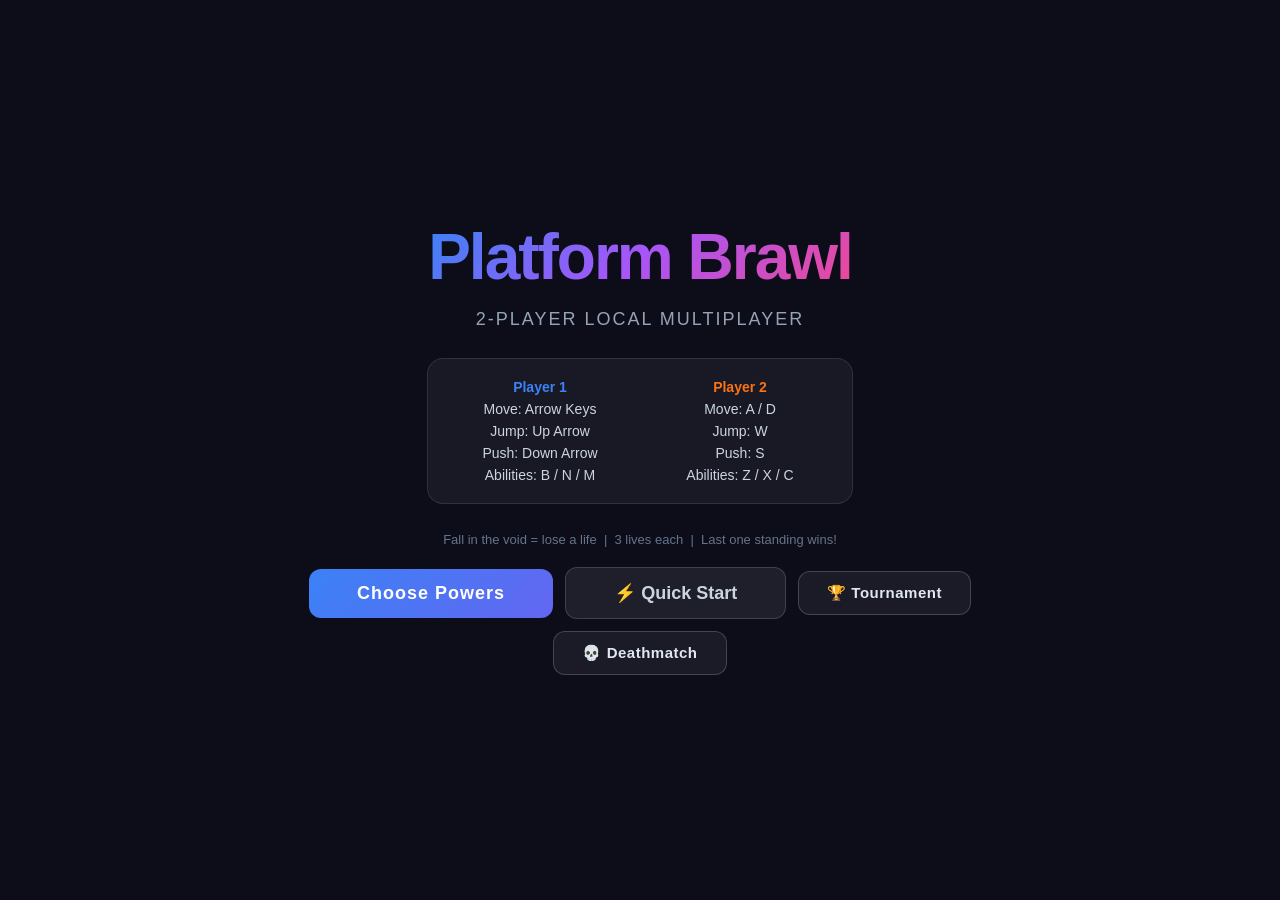
==== platformer/index.html @ 8f56b4d2 "Add weponare multiplayer game, bhoot and platformer projects; update main game files Co-Authored-By:" ====
<!DOCTYPE html>
<html lang="en">
<head>
  <meta charset="UTF-8" />
  <meta name="viewport" content="width=device-width, initial-scale=1.0" />
  <title>Platform Brawl</title>
  <link rel="stylesheet" href="styles.css" />
</head>
<body>

  <!-- TITLE SCREEN -->
  <div id="titleScreen" class="screen active">
    <div class="title-content">
      <h1 class="game-title">Platform Brawl</h1>
      <p class="subtitle">2-Player Local Multiplayer</p>
      <div class="controls-hint">
        <div class="hint-col">
          <span class="p1-label">Player 1</span>
          <span>Move: Arrow Keys</span>
          <span>Jump: Up Arrow</span>
          <span>Push: Down Arrow</span>
          <span>Abilities: B / N / M</span>
        </div>
        <div class="hint-col">
          <span class="p2-label">Player 2</span>
          <span>Move: A / D</span>
          <span>Jump: W</span>
          <span>Push: S</span>
          <span>Abilities: Z / X / C</span>
        </div>
      </div>
      <p class="tagline">Fall in the void = lose a life &nbsp;|&nbsp; 3 lives each &nbsp;|&nbsp; Last one standing wins!</p>
      <div class="title-buttons">
        <button id="startBtn" class="btn-primary">Choose Powers</button>
        <button id="quickStartBtn" class="btn-secondary">⚡ Quick Start</button>
        <button id="tournamentBtn" class="btn-mode">🏆 Tournament</button>
        <button id="deathMatchBtn" class="btn-mode">💀 Deathmatch</button>
      </div>
    </div>
  </div>

  <!-- POWER SELECT SCREEN -->
  <div id="powerSelectScreen" class="screen hidden">
    <div class="select-header">
      <h2 id="selectTitle">Choose Your Powers</h2>
      <p class="select-instructions">
        <span class="p1-label">P1:</span> Arrow keys to move &nbsp;·&nbsp; B to pick / confirm
        &nbsp;&nbsp;|&nbsp;&nbsp;
        <span class="p2-label">P2:</span> WASD to move &nbsp;·&nbsp; Z to pick / confirm
      </p>
      <p id="slotHint" class="slot-hint">1st pick → slot B/Z &nbsp;·&nbsp; 2nd → N/X &nbsp;·&nbsp; 3rd → M/C</p>
    </div>
    <div id="powerGrid" class="power-grid"></div>
    <div class="player-panels">
      <div class="player-panel p1-panel">
        <h3 class="p1-label">Player 1 Picks</h3>
        <div id="p1Picks" class="pick-slots"></div>
        <div id="p1Status" class="pick-status">Pick 3 powers (0/3)</div>
      </div>
      <div class="player-panel p2-panel">
        <h3 class="p2-label">Player 2 Picks</h3>
        <div id="p2Picks" class="pick-slots"></div>
        <div id="p2Status" class="pick-status">Pick 3 powers (0/3)</div>
      </div>
    </div>
    <div id="selectReadyMsg" class="ready-msg hidden">Both players ready! Starting in <span id="readyCountdown">3</span>...</div>
  </div>

  <!-- GAME SCREEN -->
  <div id="gameScreen" class="screen hidden">
    <canvas id="gameCanvas" width="1200" height="650"></canvas>
  </div>

  <!-- ROUND OVER SCREEN (tournament) -->
  <div id="roundOverScreen" class="screen hidden">
    <div class="gameover-content">
      <h2 id="roundWinnerText" class="winner-text">Player 1 wins Round 1!</h2>
      <div class="tournament-score">
        <div class="score-block">
          <span class="p1-label score-name">Player 1</span>
          <span id="p1WinsDisplay" class="score-wins p1-score-wins">0</span>
          <span class="score-wins-label">wins</span>
        </div>
        <div class="score-divider">—</div>
        <div class="score-block">
          <span class="p2-label score-name">Player 2</span>
          <span id="p2WinsDisplay" class="score-wins p2-score-wins">0</span>
          <span class="score-wins-label">wins</span>
        </div>
      </div>
      <p class="score-target">First to 3 wins the Tournament</p>
      <div class="gameover-buttons">
        <button id="nextRoundBtn" class="btn-primary">▶ Next Round</button>
        <button id="tournamentMenuBtn" class="btn-secondary">Main Menu</button>
      </div>
    </div>
  </div>

  <!-- GAME OVER SCREEN -->
  <div id="gameOverScreen" class="screen hidden">
    <div class="gameover-content">
      <h2 id="winnerText" class="winner-text">Player 1 Wins!</h2>
      <div id="finalStats" class="final-stats"></div>
      <div class="gameover-buttons">
        <button id="replayBtn" class="btn-primary">Play Again</button>
        <button id="menuBtn" class="btn-secondary">Main Menu</button>
      </div>
    </div>
  </div>

  <script src="game.js"></script>
</body>
</html>
---- platformer/styles.css ----
* {
  box-sizing: border-box;
  margin: 0;
  padding: 0;
}

body {
  background: #0d0d1a;
  color: #e2e8f0;
  font-family: 'Segoe UI', Arial, sans-serif;
  height: 100vh;
  display: flex;
  align-items: center;
  justify-content: center;
  overflow: hidden;
  user-select: none;
}

/* ── Screen system ── */
.screen {
  display: none;
  width: 100%;
  height: 100vh;
  align-items: center;
  justify-content: center;
  flex-direction: column;
}
.screen.active { display: flex; }
.screen.hidden  { display: none; }

/* ── TITLE SCREEN ── */
.title-content {
  display: flex;
  flex-direction: column;
  align-items: center;
  gap: 20px;
  max-width: 700px;
  text-align: center;
}

.game-title {
  font-size: 64px;
  font-weight: 900;
  letter-spacing: -2px;
  background: linear-gradient(135deg, #3b82f6, #a855f7, #ec4899);
  -webkit-background-clip: text;
  -webkit-text-fill-color: transparent;
  background-clip: text;
  line-height: 1;
}

.subtitle {
  font-size: 18px;
  color: #94a3b8;
  letter-spacing: 2px;
  text-transform: uppercase;
}

.controls-hint {
  display: flex;
  gap: 40px;
  background: rgba(255,255,255,0.05);
  border: 1px solid rgba(255,255,255,0.1);
  border-radius: 16px;
  padding: 20px 32px;
  margin: 8px 0;
}

.hint-col {
  display: flex;
  flex-direction: column;
  gap: 6px;
  font-size: 14px;
  color: #cbd5e1;
  min-width: 160px;
}

.tagline {
  font-size: 13px;
  color: #64748b;
}

.title-buttons {
  display: flex;
  gap: 12px;
  align-items: center;
  flex-wrap: wrap;
  justify-content: center;
}

.btn-mode {
  background: rgba(255,255,255,0.06);
  color: #e2e8f0;
  border: 1px solid rgba(255,255,255,0.18);
  border-radius: 12px;
  padding: 12px 28px;
  font-size: 15px;
  font-weight: 600;
  cursor: pointer;
  transition: background 0.15s, border-color 0.15s;
  letter-spacing: 0.5px;
}
.btn-mode:hover { background: rgba(255,255,255,0.13); border-color: rgba(255,255,255,0.3); }

/* ── TOURNAMENT SCORE ── */
.tournament-score {
  display: flex;
  gap: 40px;
  align-items: center;
  background: rgba(255,255,255,0.05);
  border: 1px solid rgba(255,255,255,0.1);
  border-radius: 16px;
  padding: 20px 48px;
}
.score-block { display: flex; flex-direction: column; align-items: center; gap: 4px; }
.score-name   { font-size: 15px; font-weight: 700; }
.score-wins   { font-size: 80px; font-weight: 900; line-height: 1; }
.p1-score-wins { color: #3b82f6; }
.p2-score-wins { color: #f97316; }
.score-wins-label { font-size: 13px; color: #64748b; }
.score-divider    { font-size: 32px; color: #334155; font-weight: 300; }
.score-target     { font-size: 13px; color: #64748b; }

/* ── BUTTONS ── */
.btn-primary {
  background: linear-gradient(135deg, #3b82f6, #6366f1);
  color: #fff;
  border: none;
  border-radius: 12px;
  padding: 14px 48px;
  font-size: 18px;
  font-weight: 700;
  cursor: pointer;
  transition: transform 0.1s, box-shadow 0.1s;
  letter-spacing: 1px;
}
.btn-primary:hover {
  transform: translateY(-2px);
  box-shadow: 0 8px 24px rgba(99,102,241,0.4);
}
.btn-primary:active { transform: translateY(0); }

.btn-secondary {
  background: rgba(255,255,255,0.08);
  color: #cbd5e1;
  border: 1px solid rgba(255,255,255,0.15);
  border-radius: 12px;
  padding: 14px 48px;
  font-size: 18px;
  font-weight: 600;
  cursor: pointer;
  transition: background 0.15s;
}
.btn-secondary:hover { background: rgba(255,255,255,0.14); }

/* ── PLAYER COLOR LABELS ── */
.p1-label { color: #3b82f6; font-weight: 700; }
.p2-label { color: #f97316; font-weight: 700; }

/* ── POWER SELECT SCREEN ── */
#powerSelectScreen {
  gap: 16px;
  padding: 20px;
  justify-content: flex-start;
  padding-top: 24px;
}

.select-header {
  text-align: center;
}
.select-header h2 {
  font-size: 32px;
  font-weight: 800;
  background: linear-gradient(135deg, #3b82f6, #f97316);
  -webkit-background-clip: text;
  -webkit-text-fill-color: transparent;
  background-clip: text;
}
.select-instructions {
  font-size: 13px;
  color: #94a3b8;
  margin-top: 6px;
}
.slot-hint {
  font-size: 12px;
  color: #64748b;
  margin-top: 4px;
}

/* ── POWER GRID ── */
.power-grid {
  display: grid;
  grid-template-columns: repeat(5, 1fr);
  gap: 10px;
  width: 100%;
  max-width: 900px;
}

.power-card {
  background: rgba(255,255,255,0.04);
  border: 2px solid rgba(255,255,255,0.08);
  border-radius: 12px;
  padding: 10px 10px 12px;
  cursor: default;
  transition: border-color 0.12s, background 0.12s;
  position: relative;
  min-height: 150px;
}

.card-anim {
  display: block;
  width: 100%;
  height: 52px;
  border-radius: 6px;
  background: rgba(0,0,0,0.3);
  margin-bottom: 7px;
}

.power-card .card-name {
  font-size: 13px;
  font-weight: 700;
  color: #e2e8f0;
  margin-bottom: 4px;
}
.power-card .card-type {
  font-size: 10px;
  font-weight: 600;
  text-transform: uppercase;
  letter-spacing: 1px;
  border-radius: 4px;
  padding: 1px 5px;
  display: inline-block;
  margin-bottom: 5px;
}
.card-type.passive { background: rgba(34,197,94,0.2); color: #4ade80; }
.card-type.active  { background: rgba(168,85,247,0.2); color: #c084fc; }

.power-card .card-desc {
  font-size: 11px;
  color: #94a3b8;
  line-height: 1.3;
}
.power-card .card-cd {
  font-size: 10px;
  color: #64748b;
  margin-top: 4px;
}

/* cursor glow */
.power-card.p1-cursor {
  border-color: #3b82f6;
  background: rgba(59,130,246,0.1);
}
.power-card.p2-cursor {
  border-color: #f97316;
  background: rgba(249,115,22,0.1);
}
.power-card.p1-cursor.p2-cursor {
  border-color: #a855f7;
  background: rgba(168,85,247,0.1);
}

/* selection badges */
.power-card::after {
  position: absolute;
  top: 6px;
  right: 8px;
  font-size: 11px;
  font-weight: 700;
  border-radius: 4px;
  padding: 1px 4px;
}
.power-card.p1-selected::after {
  content: 'P1 ✓';
  background: rgba(59,130,246,0.3);
  color: #93c5fd;
}
.power-card.p2-selected::after {
  content: 'P2 ✓';
  background: rgba(249,115,22,0.3);
  color: #fdba74;
}
.power-card.p1-selected.p2-selected::after {
  content: 'Both ✓';
  background: rgba(168,85,247,0.3);
  color: #d8b4fe;
}

/* ── PLAYER PANELS ── */
.player-panels {
  display: flex;
  gap: 32px;
  width: 100%;
  max-width: 900px;
}

.player-panel {
  flex: 1;
  background: rgba(255,255,255,0.04);
  border-radius: 12px;
  padding: 14px 16px;
  border: 1px solid rgba(255,255,255,0.08);
}
.player-panel h3 { margin-bottom: 10px; font-size: 15px; }

.pick-slots {
  display: flex;
  gap: 8px;
  margin-bottom: 10px;
}
.pick-slot {
  flex: 1;
  background: rgba(255,255,255,0.05);
  border: 1px solid rgba(255,255,255,0.1);
  border-radius: 8px;
  padding: 8px 6px;
  text-align: center;
}
.slot-key {
  display: block;
  font-size: 11px;
  font-weight: 700;
  color: #64748b;
  margin-bottom: 3px;
}
.slot-name {
  display: block;
  font-size: 11px;
  color: #94a3b8;
  word-break: break-word;
}
.p1-panel .pick-slot.filled { border-color: #3b82f6; background: rgba(59,130,246,0.1); }
.p2-panel .pick-slot.filled { border-color: #f97316; background: rgba(249,115,22,0.1); }

.pick-status {
  font-size: 12px;
  color: #94a3b8;
}

/* ── READY MESSAGE ── */
.ready-msg {
  font-size: 22px;
  font-weight: 700;
  color: #4ade80;
  text-align: center;
  margin-top: 4px;
}
.ready-msg.hidden { display: none; }

/* ── GAME SCREEN ── */
#gameScreen {
  padding: 0;
  background: #0a0a1e;
}
#gameCanvas {
  display: block;
  outline: none;
  max-width: 100%;
  max-height: 100vh;
}

/* ── GAME OVER SCREEN ── */
.gameover-content {
  display: flex;
  flex-direction: column;
  align-items: center;
  gap: 28px;
  text-align: center;
}
.winner-text {
  font-size: 56px;
  font-weight: 900;
  background: linear-gradient(135deg, #fbbf24, #f97316);
  -webkit-background-clip: text;
  -webkit-text-fill-color: transparent;
  background-clip: text;
}
.final-stats {
  font-size: 14px;
  color: #94a3b8;
  line-height: 1.8;
}
.gameover-buttons {
  display: flex;
  gap: 16px;
}
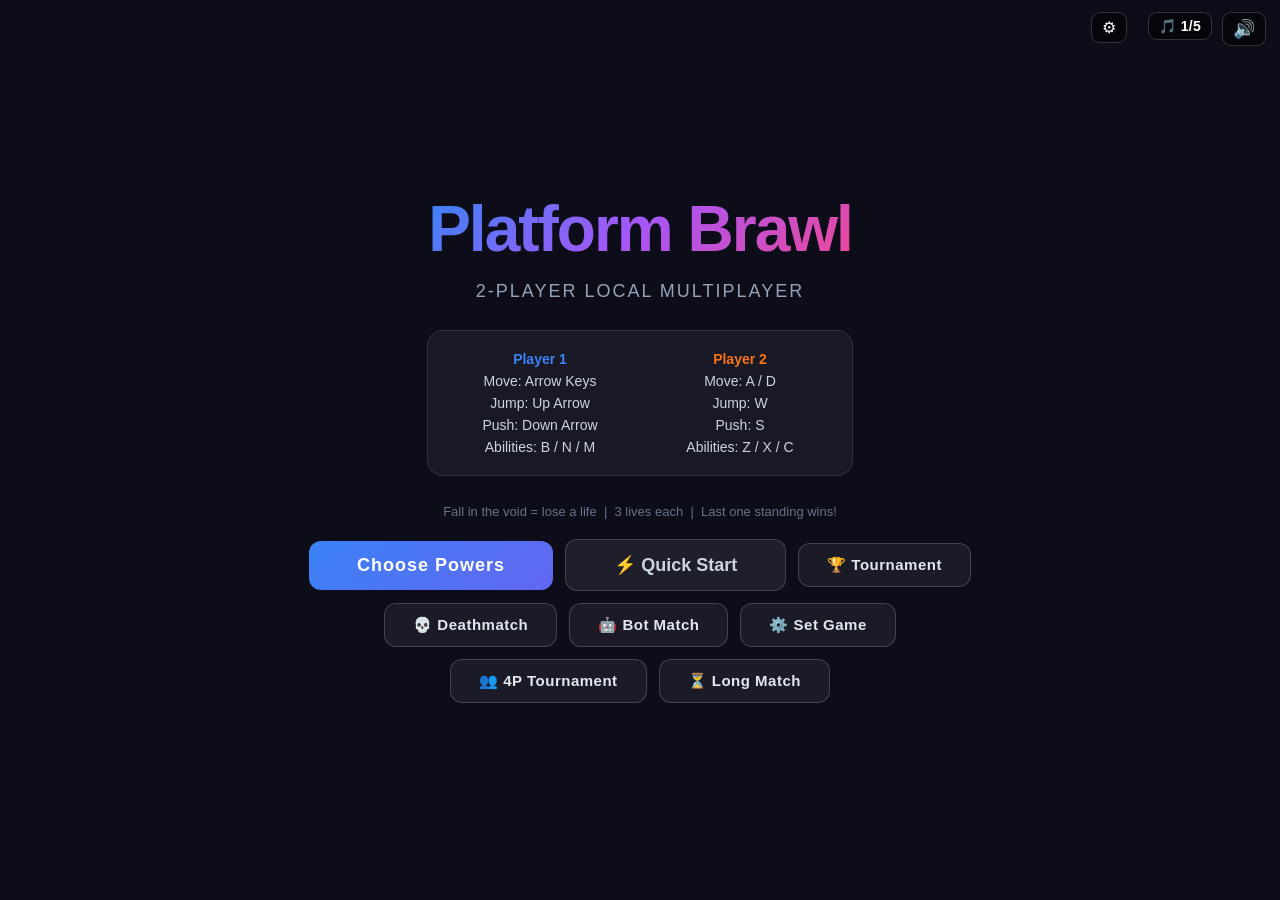
==== commit 61f8ad1f: "feat: Add new game modes and settings panel to platformer - Introduced new game modes: Bot Match, Se" ====
--- a/platformer/index.html
+++ b/platformer/index.html
@@ -35,6 +35,170 @@
         <button id="quickStartBtn" class="btn-secondary">⚡ Quick Start</button>
         <button id="tournamentBtn" class="btn-mode">🏆 Tournament</button>
         <button id="deathMatchBtn" class="btn-mode">💀 Deathmatch</button>
+        <button id="botMatchBtn" class="btn-mode">🤖 Bot Match</button>
+        <button id="setGameBtn" class="btn-mode">⚙️ Set Game</button>
+        <button id="fourPlayerBtn" class="btn-mode">👥 4P Tournament</button>
+        <button id="longMatchBtn" class="btn-mode">⏳ Long Match</button>
+      </div>
+    </div>
+  </div>
+
+  <!-- SET GAME SCREEN -->
+  <div id="setGameScreen" class="screen hidden">
+    <div class="gameover-content">
+      <h2 class="winner-text" style="font-size:42px">Custom Game</h2>
+      <div class="settings-rows">
+        <div class="setting-row">
+          <span class="setting-label">Lives</span>
+          <div class="setting-btns" id="settingLives">
+            <button class="setting-opt" data-val="1">1</button>
+            <button class="setting-opt" data-val="2">2</button>
+            <button class="setting-opt active" data-val="3">3</button>
+            <button class="setting-opt" data-val="5">5</button>
+          </div>
+        </div>
+        <div class="setting-row">
+          <span class="setting-label">Power Picks</span>
+          <div class="setting-btns" id="settingPicks">
+            <button class="setting-opt" data-val="1">1</button>
+            <button class="setting-opt" data-val="2">2</button>
+            <button class="setting-opt active" data-val="3">3</button>
+            <button class="setting-opt" data-val="5">5</button>
+            <button class="setting-opt" data-val="7">7</button>
+          </div>
+        </div>
+        <div class="setting-row">
+          <span class="setting-label">Opponent</span>
+          <div class="setting-btns" id="settingOpponent">
+            <button class="setting-opt active" data-val="human">Human</button>
+            <button class="setting-opt" data-val="bot">Bot</button>
+          </div>
+        </div>
+        <div class="setting-row" id="difficultyRow">
+          <span class="setting-label">Bot Difficulty</span>
+          <div class="setting-btns" id="settingDifficulty">
+            <button class="setting-opt" data-val="easy">Easy</button>
+            <button class="setting-opt active" data-val="medium">Medium</button>
+            <button class="setting-opt" data-val="hard">Hard</button>
+          </div>
+        </div>
+        <div class="setting-row" id="botPicksRow">
+          <span class="setting-label">Bot Picks</span>
+          <div class="setting-btns" id="settingBotPicks">
+            <button class="setting-opt active" data-val="manual">Manual</button>
+            <button class="setting-opt" data-val="auto">Auto</button>
+          </div>
+        </div>
+        <div class="setting-row">
+          <span class="setting-label">Ability Pool</span>
+          <div class="setting-btns" id="settingPool">
+            <button class="setting-opt" data-val="10">10</button>
+            <button class="setting-opt" data-val="15">15</button>
+            <button class="setting-opt" data-val="20">20</button>
+            <button class="setting-opt" data-val="27">All</button>
+          </div>
+        </div>
+        <div class="setting-row" style="flex-direction:column;align-items:flex-start;gap:8px">
+          <button class="setting-opt" id="powerListToggle" style="width:100%;text-align:center">📋 Show Power List</button>
+          <div id="powerListPanel" class="power-list-panel" style="display:none"></div>
+        </div>
+      </div>
+      <div class="gameover-buttons">
+        <button id="setGameStartBtn" class="btn-primary">Choose Powers</button>
+        <button id="setGameQuickBtn" class="btn-secondary">⚡ Quick Start</button>
+        <button id="setGameMenuBtn" class="btn-secondary">Back</button>
+      </div>
+    </div>
+  </div>
+
+  <!-- LONG MATCH SETTINGS SCREEN -->
+  <div id="longMatchSettingsScreen" class="screen hidden">
+    <div class="gameover-content">
+      <h2 class="winner-text" style="font-size:38px">Long Match</h2>
+      <p class="tagline" style="margin-top:-14px">Start with 1 ability each. Loser gains one after every round.</p>
+      <div class="settings-rows">
+        <div class="setting-row">
+          <span class="setting-label">Wins Needed</span>
+          <div class="setting-btns" id="lmWins">
+            <button class="setting-opt" data-val="3">3</button>
+            <button class="setting-opt active" data-val="5">5</button>
+            <button class="setting-opt" data-val="7">7</button>
+            <button class="setting-opt" data-val="10">10</button>
+          </div>
+        </div>
+        <div class="setting-row">
+          <span class="setting-label">Lives / Round</span>
+          <div class="setting-btns" id="lmLives">
+            <button class="setting-opt active" data-val="1">1</button>
+            <button class="setting-opt" data-val="2">2</button>
+            <button class="setting-opt" data-val="3">3</button>
+          </div>
+        </div>
+        <div class="setting-row">
+          <span class="setting-label">Opponent</span>
+          <div class="setting-btns" id="lmOpponent">
+            <button class="setting-opt active" data-val="human">Human</button>
+            <button class="setting-opt" data-val="bot">Bot</button>
+          </div>
+        </div>
+        <div class="setting-row" id="lmDifficultyRow" style="display:none">
+          <span class="setting-label">Bot Difficulty</span>
+          <div class="setting-btns" id="lmDifficulty">
+            <button class="setting-opt" data-val="easy">Easy</button>
+            <button class="setting-opt active" data-val="medium">Medium</button>
+            <button class="setting-opt" data-val="hard">Hard</button>
+          </div>
+        </div>
+        <div class="setting-row">
+          <span class="setting-label">Ability Pool</span>
+          <div class="setting-btns" id="lmPool">
+            <button class="setting-opt" data-val="10">10</button>
+            <button class="setting-opt active" data-val="15">15</button>
+            <button class="setting-opt" data-val="20">20</button>
+            <button class="setting-opt" data-val="all">All</button>
+          </div>
+        </div>
+      </div>
+      <div class="gameover-buttons">
+        <button id="lmStartBtn" class="btn-primary">Begin</button>
+        <button id="lmMenuBtn" class="btn-secondary">Back</button>
+      </div>
+    </div>
+  </div>
+
+  <!-- LONG MATCH ROUND RESULT SCREEN -->
+  <div id="lmRoundScreen" class="screen hidden">
+    <div class="gameover-content">
+      <h2 id="lmRoundTitle" class="winner-text" style="font-size:40px"></h2>
+      <div class="tournament-score">
+        <div class="score-block">
+          <span class="p1-label score-name">Player 1</span>
+          <span id="lmP1Wins" class="score-wins p1-score-wins">0</span>
+          <span class="score-wins-label">wins</span>
+        </div>
+        <div class="score-divider">—</div>
+        <div class="score-block">
+          <span class="p2-label score-name">Player 2</span>
+          <span id="lmP2Wins" class="score-wins p2-score-wins">0</span>
+          <span class="score-wins-label">wins</span>
+        </div>
+      </div>
+      <p id="lmPickMsg" class="tagline" style="font-size:15px;color:#cbd5e1;margin-top:-8px"></p>
+      <div class="gameover-buttons">
+        <button id="lmNextBtn" class="btn-primary">Pick Ability</button>
+        <button id="lmRoundMenuBtn" class="btn-secondary">Main Menu</button>
+      </div>
+    </div>
+  </div>
+
+  <!-- 4P TOURNAMENT INTERMEDIATE SCREEN -->
+  <div id="fourPScreen" class="screen hidden">
+    <div class="gameover-content">
+      <h2 id="fourPTitle" class="winner-text" style="font-size:42px">Semi-Final 1 Complete!</h2>
+      <p id="fourPSubtitle" class="tagline" style="font-size:18px;color:#cbd5e1;margin-top:-8px"></p>
+      <div class="gameover-buttons">
+        <button id="fourPNextBtn" class="btn-primary">Next Match</button>
+        <button id="fourPMenuBtn" class="btn-secondary">Main Menu</button>
       </div>
     </div>
   </div>
@@ -108,6 +272,35 @@
     </div>
   </div>
 
+  <button id="settingsBtn" class="settings-btn" title="Settings">⚙</button>
+  <button id="changeMusicBtn" class="change-music-btn" title="Change music track">🎵 1/5</button>
+  <button id="muteBtn" class="mute-btn" title="Toggle sound (`)">🔊</button>
+
+  <!-- SETTINGS PANEL -->
+  <div id="settingsPanel" class="settings-panel" style="display:none">
+    <div class="settings-box">
+      <div class="settings-title">⚙ Settings</div>
+      <div class="settings-section">
+        <div class="settings-label">Music Track</div>
+        <div class="settings-track-btns" id="settingsTrackBtns">
+          <button class="strack-btn active" data-track="0">1</button>
+          <button class="strack-btn" data-track="1">2</button>
+          <button class="strack-btn" data-track="2">3</button>
+          <button class="strack-btn" data-track="3">4</button>
+          <button class="strack-btn" data-track="4">5</button>
+        </div>
+      </div>
+      <div class="settings-section">
+        <div class="settings-label">Volume</div>
+        <div class="settings-volume-row">
+          <span class="vol-icon">🔇</span>
+          <input type="range" id="volumeSlider" class="volume-slider" min="0" max="100" value="50">
+          <span class="vol-icon">🔊</span>
+        </div>
+      </div>
+      <button id="settingsCloseBtn" class="settings-close-btn">✕ Close</button>
+    </div>
+  </div>
   <script src="game.js"></script>
 </body>
 </html>
--- a/platformer/styles.css
+++ b/platformer/styles.css
@@ -190,60 +190,60 @@
 /* ── POWER GRID ── */
 .power-grid {
   display: grid;
-  grid-template-columns: repeat(5, 1fr);
-  gap: 10px;
+  grid-template-columns: repeat(8, 1fr);
+  gap: 6px;
   width: 100%;
-  max-width: 900px;
+  max-width: 1080px;
+  overflow-y: visible;
 }
 
 .power-card {
   background: rgba(255,255,255,0.04);
   border: 2px solid rgba(255,255,255,0.08);
-  border-radius: 12px;
-  padding: 10px 10px 12px;
+  border-radius: 10px;
+  padding: 7px 7px 8px;
   cursor: default;
   transition: border-color 0.12s, background 0.12s;
   position: relative;
-  min-height: 150px;
 }
 
 .card-anim {
   display: block;
   width: 100%;
-  height: 52px;
-  border-radius: 6px;
+  height: 36px;
+  border-radius: 5px;
   background: rgba(0,0,0,0.3);
-  margin-bottom: 7px;
+  margin-bottom: 5px;
 }
 
 .power-card .card-name {
-  font-size: 13px;
+  font-size: 11px;
   font-weight: 700;
   color: #e2e8f0;
-  margin-bottom: 4px;
+  margin-bottom: 3px;
 }
 .power-card .card-type {
-  font-size: 10px;
+  font-size: 9px;
   font-weight: 600;
   text-transform: uppercase;
-  letter-spacing: 1px;
-  border-radius: 4px;
-  padding: 1px 5px;
+  letter-spacing: 0.8px;
+  border-radius: 3px;
+  padding: 1px 4px;
   display: inline-block;
-  margin-bottom: 5px;
+  margin-bottom: 4px;
 }
 .card-type.passive { background: rgba(34,197,94,0.2); color: #4ade80; }
 .card-type.active  { background: rgba(168,85,247,0.2); color: #c084fc; }
 
 .power-card .card-desc {
-  font-size: 11px;
-  color: #94a3b8;
-  line-height: 1.3;
+  font-size: 9.5px;
+  color: #94a3b8;
+  line-height: 1.25;
 }
 .power-card .card-cd {
-  font-size: 10px;
+  font-size: 9px;
   color: #64748b;
-  margin-top: 4px;
+  margin-top: 3px;
 }
 
 /* cursor glow */
@@ -383,4 +383,178 @@
 .gameover-buttons {
   display: flex;
   gap: 16px;
-}
+  flex-wrap: wrap;
+  justify-content: center;
+}
+
+/* ── HUD BUTTONS (mute + change music + settings) ── */
+.mute-btn, .change-music-btn, .settings-btn {
+  position: fixed;
+  top: 12px;
+  z-index: 9999;
+  background: rgba(0,0,0,0.55);
+  border: 1px solid rgba(255,255,255,0.18);
+  border-radius: 9px;
+  color: #fff;
+  padding: 5px 10px;
+  cursor: pointer;
+  transition: background 0.15s;
+}
+.mute-btn:hover, .change-music-btn:hover, .settings-btn:hover { background: rgba(255,255,255,0.14); }
+.mute-btn        { right: 14px;  font-size: 18px; }
+.change-music-btn{ right: 68px;  font-size: 14px; font-weight: 600; letter-spacing: 0.3px; }
+.settings-btn    { right: 153px; font-size: 16px; }
+
+/* ── SETTINGS PANEL ── */
+.settings-panel {
+  position: fixed;
+  inset: 0;
+  background: rgba(0,0,0,0.65);
+  display: flex;
+  align-items: center;
+  justify-content: center;
+  z-index: 20000;
+}
+.settings-box {
+  background: #131c2e;
+  border: 1px solid rgba(255,255,255,0.15);
+  border-radius: 18px;
+  padding: 28px 36px;
+  min-width: 300px;
+  display: flex;
+  flex-direction: column;
+  gap: 22px;
+}
+.settings-title {
+  font-size: 20px;
+  font-weight: 800;
+  color: #e2e8f0;
+  text-align: center;
+}
+.settings-section { display: flex; flex-direction: column; gap: 10px; }
+.settings-label {
+  font-size: 11px;
+  font-weight: 700;
+  color: #64748b;
+  text-transform: uppercase;
+  letter-spacing: 1px;
+}
+.settings-track-btns { display: flex; gap: 8px; }
+.strack-btn {
+  flex: 1;
+  background: rgba(255,255,255,0.06);
+  color: #cbd5e1;
+  border: 1px solid rgba(255,255,255,0.14);
+  border-radius: 8px;
+  padding: 9px 6px;
+  font-size: 14px;
+  font-weight: 700;
+  cursor: pointer;
+  transition: background 0.12s, border-color 0.12s;
+}
+.strack-btn:hover { background: rgba(255,255,255,0.12); }
+.strack-btn.active {
+  background: rgba(99,102,241,0.28);
+  border-color: #6366f1;
+  color: #a5b4fc;
+}
+.settings-volume-row {
+  display: flex;
+  align-items: center;
+  gap: 10px;
+}
+.vol-icon { font-size: 15px; }
+.volume-slider {
+  flex: 1;
+  height: 5px;
+  accent-color: #6366f1;
+  cursor: pointer;
+}
+.settings-close-btn {
+  background: rgba(255,255,255,0.08);
+  color: #cbd5e1;
+  border: 1px solid rgba(255,255,255,0.15);
+  border-radius: 10px;
+  padding: 10px;
+  font-size: 14px;
+  font-weight: 600;
+  cursor: pointer;
+  text-align: center;
+  transition: background 0.15s;
+}
+.settings-close-btn:hover { background: rgba(255,255,255,0.14); }
+
+/* ── SET GAME SCREEN ── */
+.settings-rows {
+  display: flex;
+  flex-direction: column;
+  gap: 18px;
+  background: rgba(255,255,255,0.04);
+  border: 1px solid rgba(255,255,255,0.1);
+  border-radius: 16px;
+  padding: 24px 40px;
+  min-width: 460px;
+}
+.setting-row {
+  display: flex;
+  align-items: center;
+  gap: 24px;
+}
+.setting-label {
+  font-size: 15px;
+  font-weight: 600;
+  color: #94a3b8;
+  width: 130px;
+  text-align: right;
+  flex-shrink: 0;
+}
+.setting-btns {
+  display: flex;
+  gap: 8px;
+}
+.setting-opt {
+  background: rgba(255,255,255,0.06);
+  color: #cbd5e1;
+  border: 1px solid rgba(255,255,255,0.14);
+  border-radius: 8px;
+  padding: 8px 20px;
+  font-size: 14px;
+  font-weight: 600;
+  cursor: pointer;
+  transition: background 0.12s, border-color 0.12s;
+}
+.setting-opt:hover { background: rgba(255,255,255,0.12); }
+.setting-opt.active {
+  background: rgba(99,102,241,0.25);
+  border-color: #6366f1;
+  color: #a5b4fc;
+}
+
+/* ── POWER LIST PANEL ── */
+.power-list-panel {
+  width: 100%;
+  max-height: 220px;
+  overflow-y: auto;
+  background: rgba(0,0,0,0.25);
+  border: 1px solid rgba(255,255,255,0.08);
+  border-radius: 10px;
+  padding: 10px;
+  display: flex;
+  flex-direction: column;
+  gap: 4px;
+}
+.power-list-entry {
+  display: flex;
+  align-items: baseline;
+  gap: 8px;
+  font-size: 12px;
+  padding: 3px 4px;
+  border-radius: 5px;
+}
+.power-list-entry:hover { background: rgba(255,255,255,0.05); }
+.power-list-name { font-weight: 700; color: #e2e8f0; min-width: 110px; flex-shrink: 0; }
+.power-list-badge { font-size: 10px; font-weight: 600; border-radius: 4px; padding: 1px 5px; flex-shrink: 0; }
+.power-list-badge.passive { background: rgba(34,197,94,0.2); color: #4ade80; }
+.power-list-badge.active  { background: rgba(168,85,247,0.2); color: #c084fc; }
+.power-list-desc { color: #64748b; font-size: 11px; }
+.power-list-cd   { color: #475569; font-size: 10px; flex-shrink: 0; }
